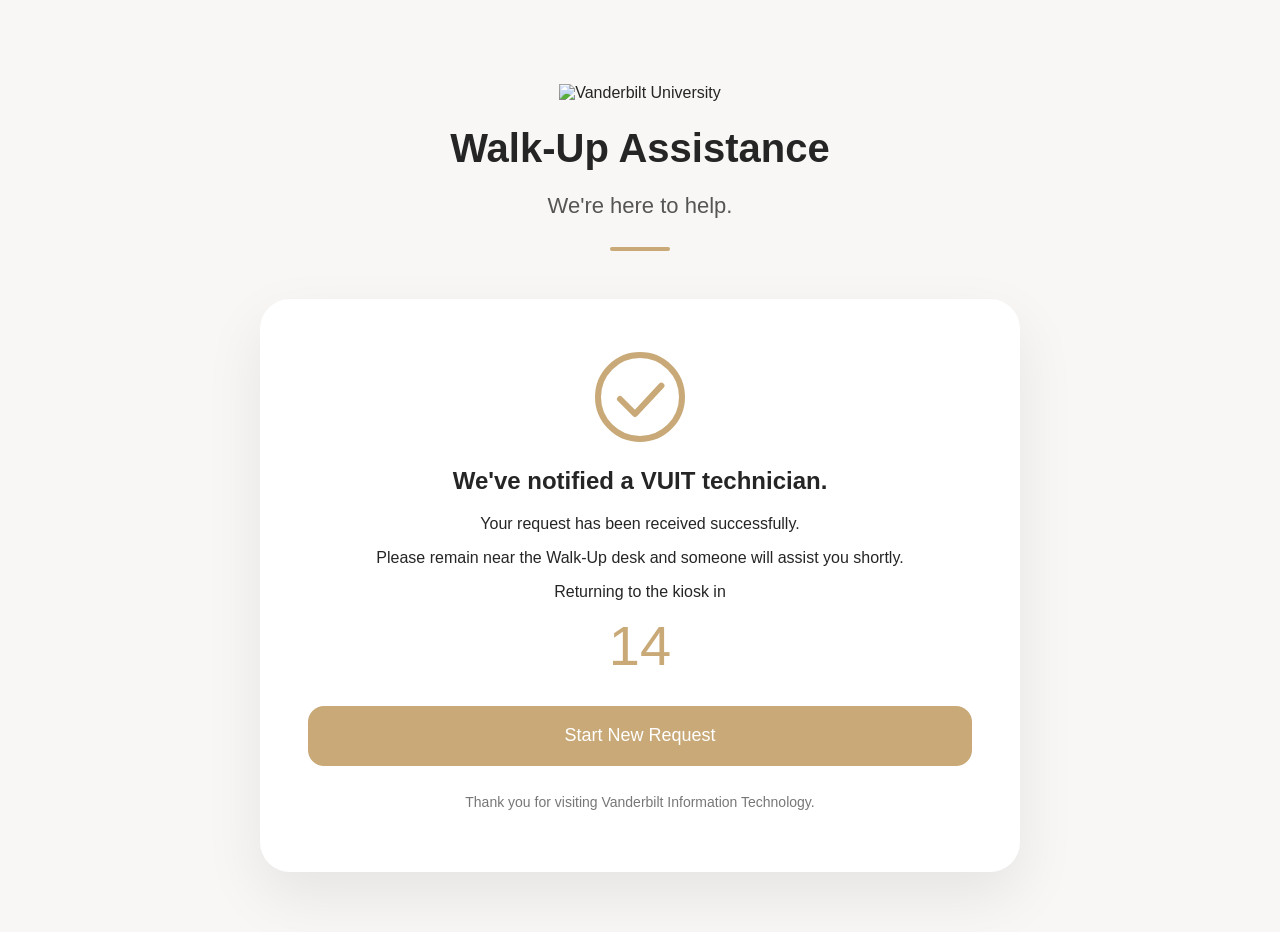
==== index.html @ b6172ebd "Add files via upload" ====
<!doctype html>
<html lang="en">
<head>
<meta charset="utf-8">
<meta name="viewport" content="width=device-width,initial-scale=1">
<title>VUIT Concierge - Request Received</title>
<link rel="stylesheet" href="style.css">
</head>
<body>
<div class="page">
<header class="vuit-hero">
<img class="vuit-logo" src="assets/VU_Centered_BlackKiosk.png" alt="Vanderbilt University">
<h1>Walk-Up Assistance</h1>
<p class="hero-subtitle">We're here to help.</p>
<div class="hero-divider"></div>
</header>

<section class="vuit-card">
<div class="check-circle">
<svg viewBox="0 0 100 100" class="check-svg">
<circle class="ring" cx="50" cy="50" r="42"/>
<path class="tick" d="M30 52 L45 67 L72 38"/>
</svg>
</div>
<h2>We've notified a VUIT technician.</h2>
<p>Your request has been received successfully.</p>
<p>Please remain near the Walk-Up desk and someone will assist you shortly.</p>
<div class="countdown-label">Returning to the kiosk in</div>
<div id="countdown">15</div>
<button id="returnBtn">Start New Request</button>
<p class="footer-note">Thank you for visiting Vanderbilt Information Technology.</p>
</section>
</div>
<script src="script.js"></script>
</body>
</html>
---- style.css ----
body{margin:0;background:#F8F7F5;font-family:'Segoe UI',sans-serif;color:#252525;
background-image:url('assets/background.png');background-size:cover}
.page{max-width:760px;margin:40px auto;padding:20px}
.vuit-hero{text-align:center;max-width:560px;margin:0 auto 48px}
.vuit-logo{max-width:240px; margin: 24px}
h1{font-size:40px;font-weight:600;margin:0}
.hero-subtitle{font-size:22px;color:#555}
.hero-divider{width:60px;height:4px;background:#C8A977;border-radius:99px;margin:28px auto}
.vuit-card{background:#fff;border-radius:30px;padding:48px;box-shadow:0 24px 60px rgba(0,0,0,.08);text-align:center;animation:fade .5s ease}
.check-circle{width:100px;height:100px;margin:0 auto 20px}
.check-svg{width:100%;height:100%}
.ring,.tick{fill:none;stroke:#C8A977;stroke-width:6;stroke-linecap:round;stroke-linejoin:round}
.ring{stroke-dasharray:264;stroke-dashoffset:264;animation:draw .6s forwards}
.tick{stroke-dasharray:60;stroke-dashoffset:60;animation:draw .4s .5s forwards}
@keyframes draw{to{stroke-dashoffset:0}}
#countdown{font-size:56px;font-weight:300;color:#C8A977;margin:12px 0 28px}
button{width:100%;height:60px;border:none;border-radius:16px;background:#C8A977;color:#fff;font-size:18px;cursor:pointer}
.footer-note{margin-top:28px;color:#777;font-size:14px}
.fade-out{opacity:0;transition:opacity .4s ease}
@keyframes fade{from{opacity:0;transform:translateY(8px)}to{opacity:1;transform:none}}
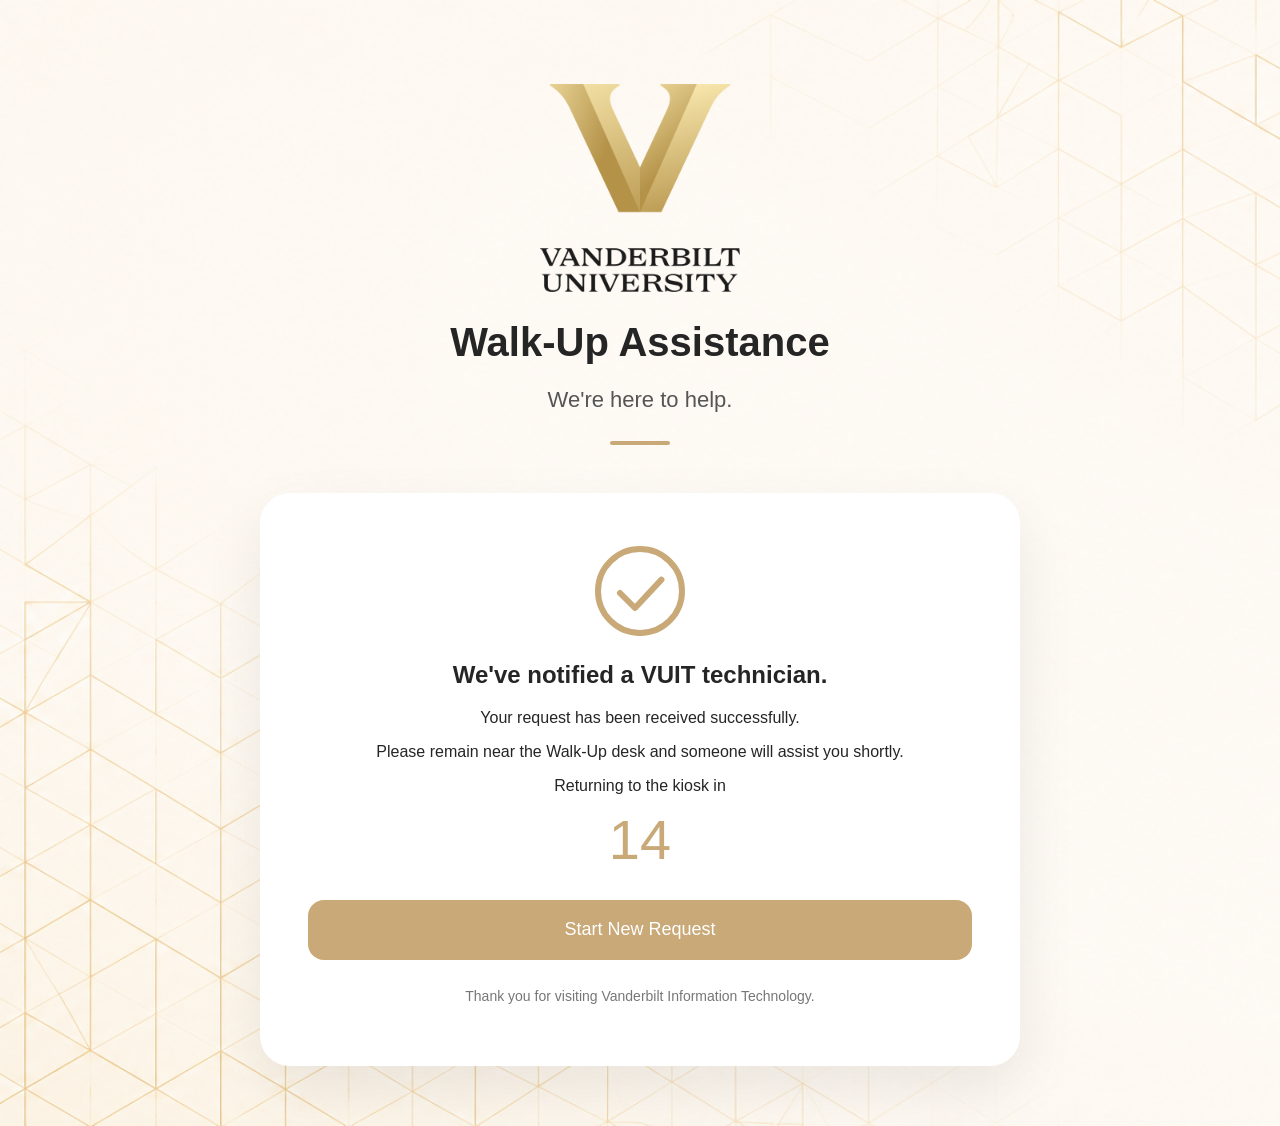
==== commit ba9661cb: "Update index.html" ====
--- a/index.html
+++ b/index.html
@@ -9,7 +9,7 @@
 <body>
 <div class="page">
 <header class="vuit-hero">
-<img class="vuit-logo" src="assets/VU_Centered_BlackKiosk.png" alt="Vanderbilt University">
+<img class="vuit-logo" src="VU_Centered_BlackKiosk.png" alt="Vanderbilt University">
 <h1>Walk-Up Assistance</h1>
 <p class="hero-subtitle">We're here to help.</p>
 <div class="hero-divider"></div>
--- a/style.css
+++ b/style.css
@@ -1,5 +1,5 @@
 body{margin:0;background:#F8F7F5;font-family:'Segoe UI',sans-serif;color:#252525;
-background-image:url('assets/background.png');background-size:cover}
+background-image:url('background.png');background-size:cover}
 .page{max-width:760px;margin:40px auto;padding:20px}
 .vuit-hero{text-align:center;max-width:560px;margin:0 auto 48px}
 .vuit-logo{max-width:240px; margin: 24px}
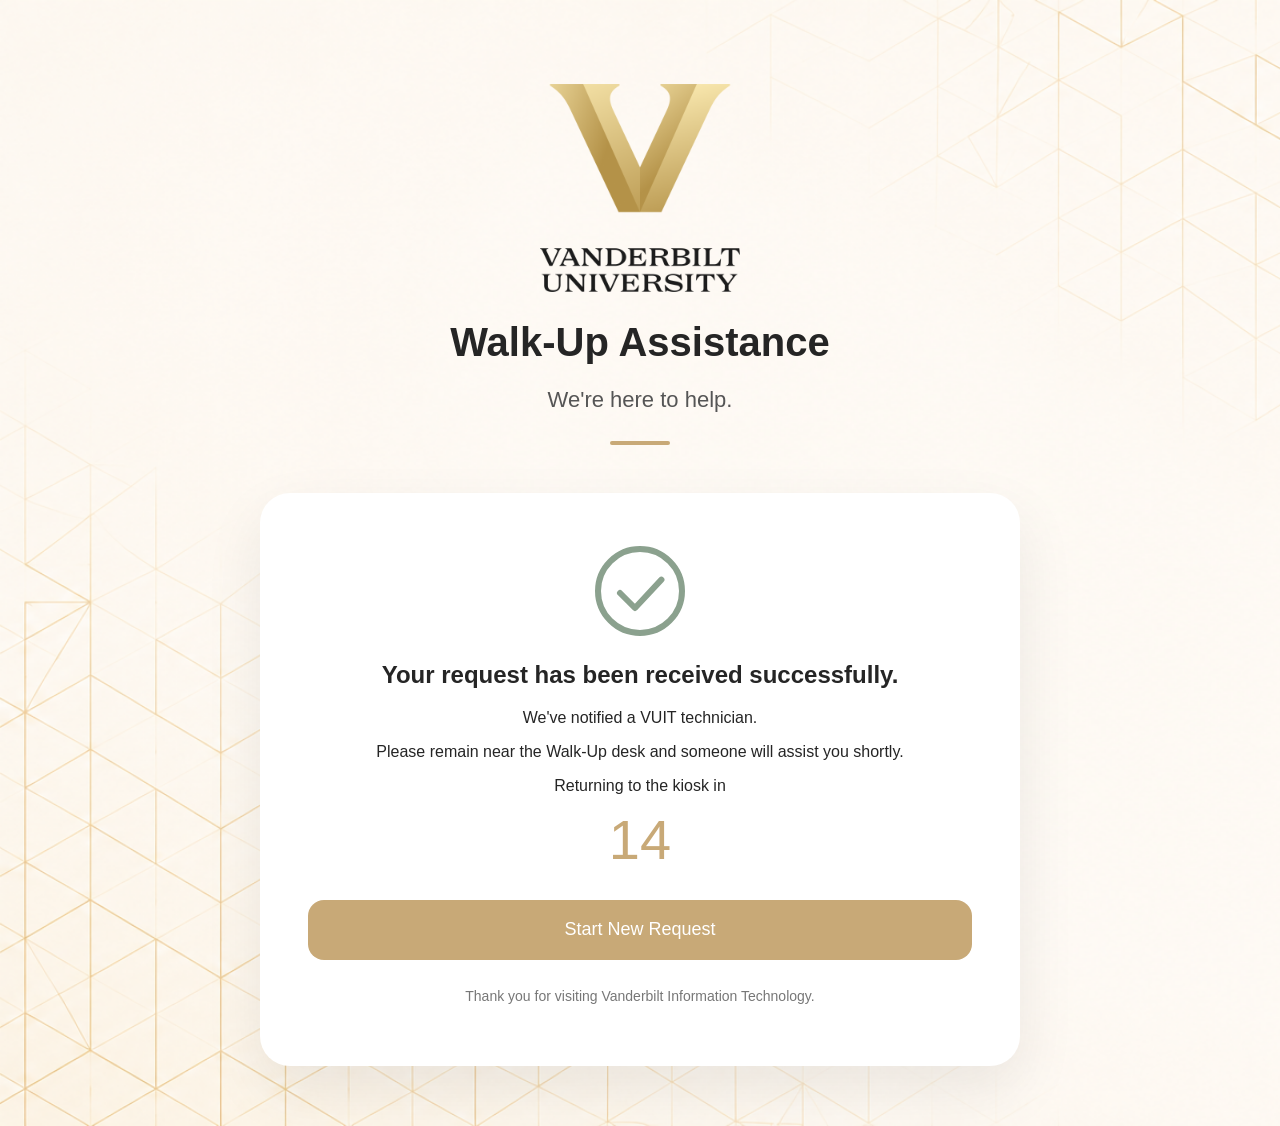
==== commit 7b99a72b: "Update index.html" ====
--- a/index.html
+++ b/index.html
@@ -22,8 +22,8 @@
 <path class="tick" d="M30 52 L45 67 L72 38"/>
 </svg>
 </div>
-<h2>We've notified a VUIT technician.</h2>
-<p>Your request has been received successfully.</p>
+<h2>Your request has been received successfully.</h2>
+<p>We've notified a VUIT technician.</p>
 <p>Please remain near the Walk-Up desk and someone will assist you shortly.</p>
 <div class="countdown-label">Returning to the kiosk in</div>
 <div id="countdown">15</div>
--- a/style.css
+++ b/style.css
@@ -9,7 +9,7 @@
 .vuit-card{background:#fff;border-radius:30px;padding:48px;box-shadow:0 24px 60px rgba(0,0,0,.08);text-align:center;animation:fade .5s ease}
 .check-circle{width:100px;height:100px;margin:0 auto 20px}
 .check-svg{width:100%;height:100%}
-.ring,.tick{fill:none;stroke:#C8A977;stroke-width:6;stroke-linecap:round;stroke-linejoin:round}
+.ring,.tick{fill:none;stroke:#8BA18E;stroke-width:6;stroke-linecap:round;stroke-linejoin:round}
 .ring{stroke-dasharray:264;stroke-dashoffset:264;animation:draw .6s forwards}
 .tick{stroke-dasharray:60;stroke-dashoffset:60;animation:draw .4s .5s forwards}
 @keyframes draw{to{stroke-dashoffset:0}}
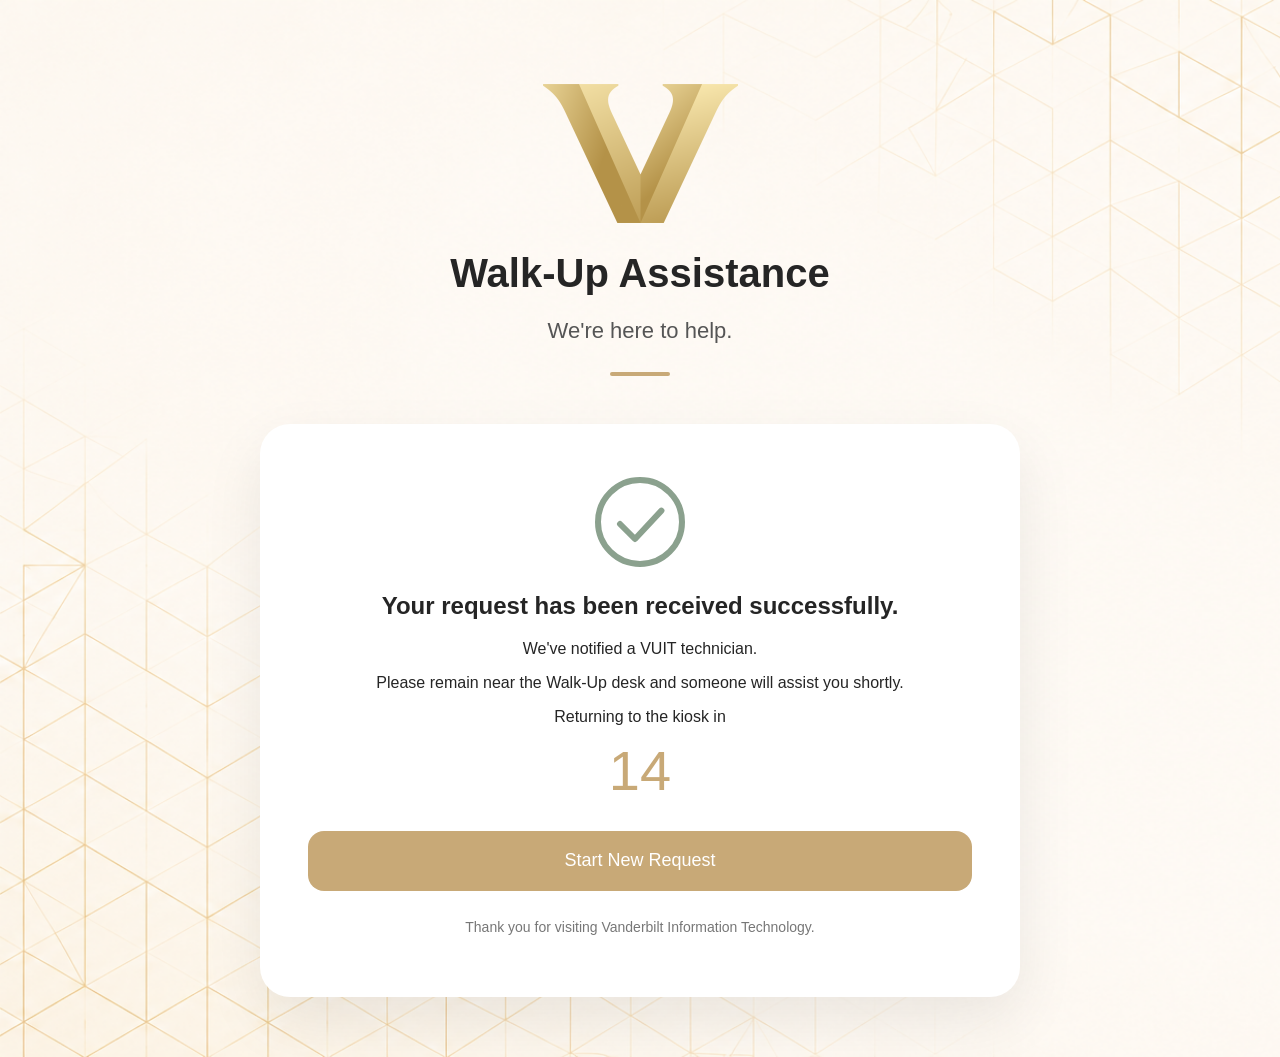
==== commit 76a0e10f: "Update logo image source in index.html" ====
--- a/index.html
+++ b/index.html
@@ -9,7 +9,7 @@
 <body>
 <div class="page">
 <header class="vuit-hero">
-<img class="vuit-logo" src="VU_Centered_BlackKiosk.png" alt="Vanderbilt University">
+<img class="vuit-logo" src="Dimensional V_smaller_kiosk.png" alt="Vanderbilt University">
 <h1>Walk-Up Assistance</h1>
 <p class="hero-subtitle">We're here to help.</p>
 <div class="hero-divider"></div>
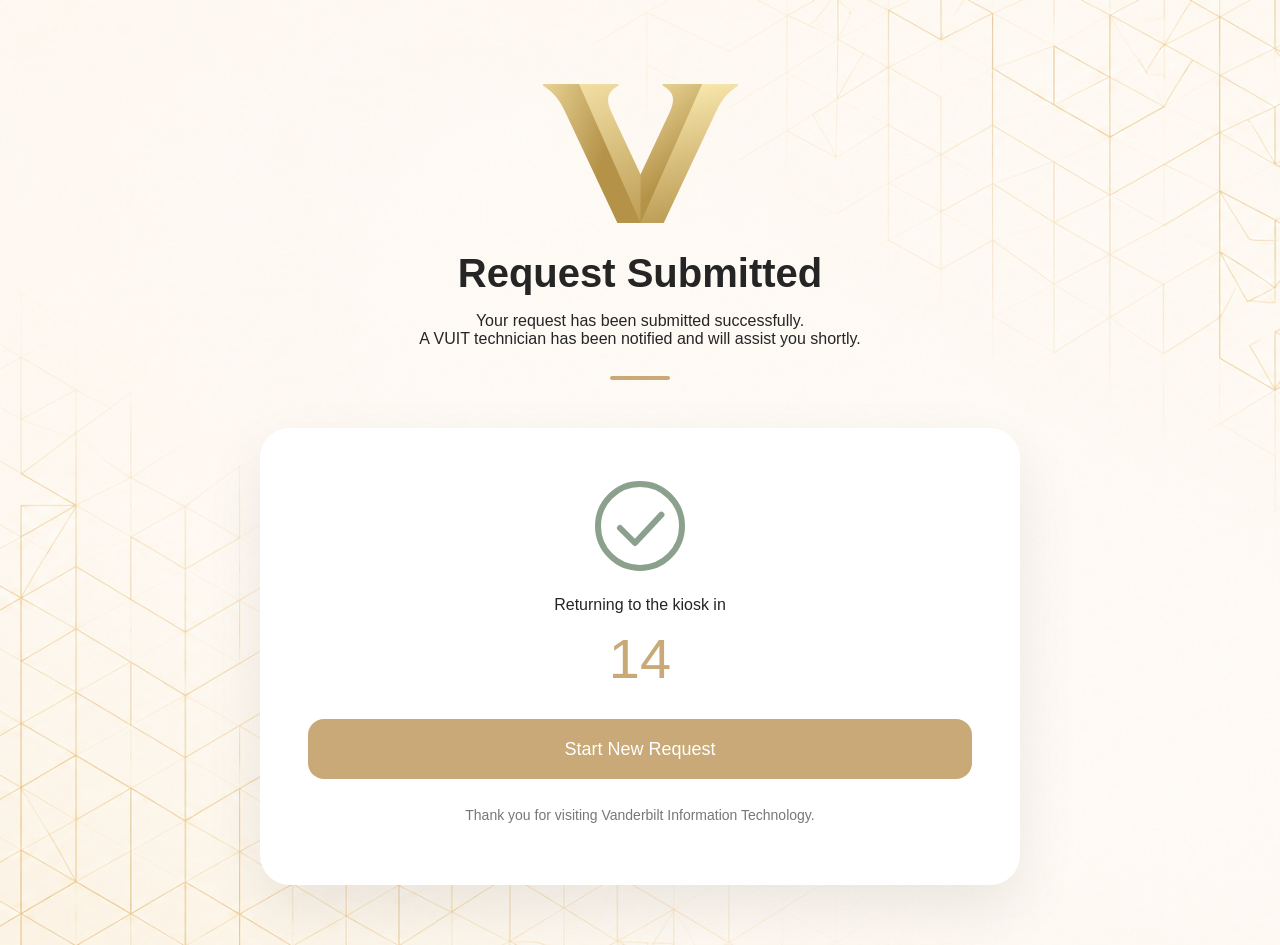
==== commit dd2d98e3: "Update title and content for request submission page" ====
--- a/index.html
+++ b/index.html
@@ -3,34 +3,53 @@
 <head>
 <meta charset="utf-8">
 <meta name="viewport" content="width=device-width,initial-scale=1">
-<title>VUIT Concierge - Request Received</title>
+<title>VUIT Walk-Up Assistance</title>
 <link rel="stylesheet" href="style.css">
 </head>
 <body>
+
 <div class="page">
+
 <header class="vuit-hero">
 <img class="vuit-logo" src="Dimensional V_smaller_kiosk.png" alt="Vanderbilt University">
-<h1>Walk-Up Assistance</h1>
-<p class="hero-subtitle">We're here to help.</p>
+<h1>Request Submitted</h1>
+
+<p class="hero-description">
+Your request has been submitted successfully.<br>
+A VUIT technician has been notified and will assist you shortly.
+</p>
+
 <div class="hero-divider"></div>
 </header>
 
 <section class="vuit-card">
+
 <div class="check-circle">
 <svg viewBox="0 0 100 100" class="check-svg">
 <circle class="ring" cx="50" cy="50" r="42"/>
 <path class="tick" d="M30 52 L45 67 L72 38"/>
 </svg>
 </div>
-<h2>Your request has been received successfully.</h2>
-<p>We've notified a VUIT technician.</p>
-<p>Please remain near the Walk-Up desk and someone will assist you shortly.</p>
-<div class="countdown-label">Returning to the kiosk in</div>
+
+<div class="countdown-label">
+Returning to the kiosk in
+</div>
+
 <div id="countdown">15</div>
-<button id="returnBtn">Start New Request</button>
-<p class="footer-note">Thank you for visiting Vanderbilt Information Technology.</p>
+
+<button id="returnBtn">
+Start New Request
+</button>
+
+<p class="footer-note">
+Thank you for visiting Vanderbilt Information Technology.
+</p>
+
 </section>
+
 </div>
+
 <script src="script.js"></script>
+
 </body>
 </html>
